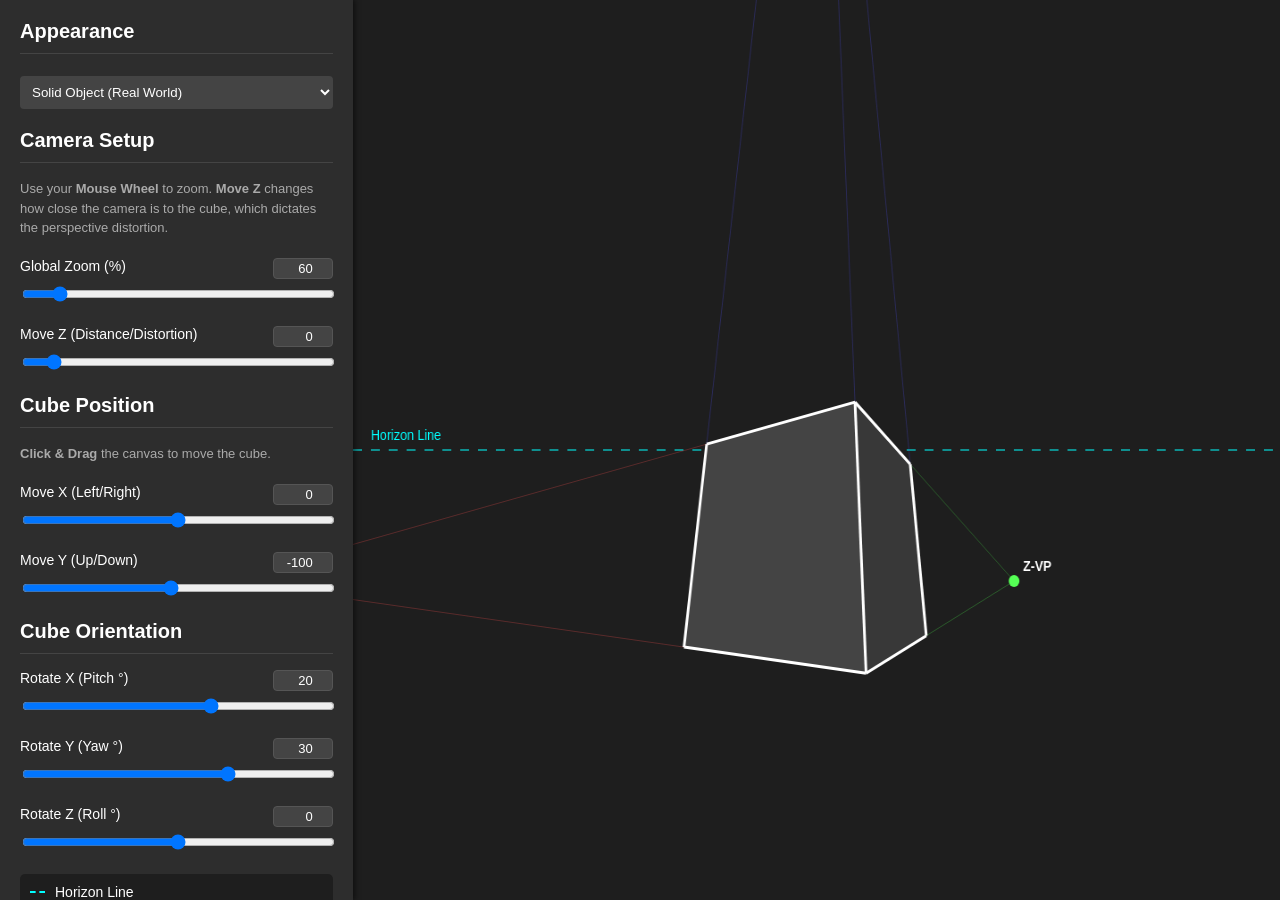
==== vp.html @ f85602e2 "chore: rename vp file" ====
<!DOCTYPE html>
<html lang="en">
<head>
    <meta charset="UTF-8">
    <meta name="viewport" content="width=device-width, initial-scale=1.0">
    <title>Interactive Perspective & Vanishing Points</title>
    <style>
        body {
            font-family: 'Segoe UI', Tahoma, Geneva, Verdana, sans-serif;
            background-color: #1e1e1e;
            color: #fff;
            margin: 0;
            display: flex;
            height: 100vh;
            overflow: hidden;
            user-select: none;
        }
        #sidebar {
            width: 350px;
            background-color: #2d2d2d;
            padding: 20px;
            box-shadow: 2px 0 5px rgba(0,0,0,0.5);
            z-index: 10;
            overflow-y: auto;
        }
        #canvas-container {
            flex-grow: 1;
            position: relative;
            cursor: grab;
        }
        #canvas-container:active {
            cursor: grabbing;
        }
        canvas {
            display: block;
            width: 100%;
            height: 100%;
        }
        .control-group {
            margin-bottom: 20px;
        }
        label {
            display: flex;
            justify-content: space-between;
            margin-bottom: 5px;
            font-size: 14px;
        }
        input[type=range], select {
            width: 100%;
            cursor: pointer;
        }
        .val-input {
            width: 50px;
            background: #444;
            color: #fff;
            border: 1px solid #555;
            border-radius: 4px;
            padding: 2px 4px;
            font-size: 13px;
            text-align: right;
            outline: none;
        }
        .val-input:focus {
            border-color: #00ffff;
        }
        select {
            background: #444;
            color: white;
            border: none;
            padding: 8px;
            border-radius: 4px;
            outline: none;
            margin-top: 5px;
        }
        .legend {
            margin-top: 20px;
            padding: 10px;
            background: #1e1e1e;
            border-radius: 5px;
        }
        .legend-item {
            display: flex;
            align-items: center;
            margin-bottom: 8px;
            font-size: 14px;
        }
        .color-box {
            width: 15px;
            height: 15px;
            margin-right: 10px;
            border-radius: 3px;
        }
        .line-box {
            width: 15px;
            height: 0px;
            border-top: 2px dashed #00ffff;
            margin-right: 10px;
        }
        h2 { margin-top: 0; font-size: 20px; border-bottom: 1px solid #444; padding-bottom: 10px; }
        p.info { font-size: 13px; color: #aaa; line-height: 1.5; margin-bottom: 20px; }
        .highlight { color: #00ffff; font-weight: bold; }
    </style>
</head>
<body>

    <div id="sidebar">
        <h2>Appearance</h2>
        <div class="control-group">
            <select id="viewMode">
                <option value="solid">Solid Object (Real World)</option>
                <option value="wireframe">Wireframe (See-through)</option>
            </select>
        </div>

        <h2>Camera Setup</h2>
        <p class="info">Use your <b>Mouse Wheel</b> to zoom. <b>Move Z</b> changes how close the camera is to the cube, which dictates the perspective distortion.</p>
        <div class="control-group">
            <label><span>Global Zoom (%)</span> <input type="number" class="val-input" id="valZoom" min="10" max="500" step="5" value="60"></label>
            <input type="range" id="zoomOut" min="0.1" max="5" step="0.05" value="0.6">
        </div>
        <div class="control-group">
            <label><span>Move Z (Distance/Distortion)</span> <input type="number" class="val-input" id="valPosZ" min="-350" max="4000" value="0"></label>
            <input type="range" id="posZ" min="-350" max="4000" value="0">
        </div>

        <h2>Cube Position</h2>
        <p class="info"><b>Click & Drag</b> the canvas to move the cube.</p>
        <div class="control-group">
            <label><span>Move X (Left/Right)</span> <input type="number" class="val-input" id="valPosX" min="-2000" max="2000" value="0"></label>
            <input type="range" id="posX" min="-2000" max="2000" value="0">
        </div>
        <div class="control-group">
            <label><span>Move Y (Up/Down)</span> <input type="number" class="val-input" id="valPosY" min="-2000" max="2000" value="-100"></label>
            <input type="range" id="posY" min="-2000" max="2000" value="-100">
        </div>

        <h2>Cube Orientation</h2>
        <div class="control-group">
            <label><span>Rotate X (Pitch °)</span> <input type="number" class="val-input" id="valX" min="-90" max="90" value="20"></label>
            <input type="range" id="rotX" min="-90" max="90" value="20">
        </div>
        <div class="control-group">
            <label><span>Rotate Y (Yaw °)</span> <input type="number" class="val-input" id="valY" min="-90" max="90" value="30"></label>
            <input type="range" id="rotY" min="-90" max="90" value="30">
        </div>
        <div class="control-group">
            <label><span>Rotate Z (Roll °)</span> <input type="number" class="val-input" id="valZ" min="-90" max="90" value="0"></label>
            <input type="range" id="rotZ" min="-90" max="90" value="0">
        </div>

        <div class="legend">
            <div class="legend-item"><div class="line-box"></div> Horizon Line</div>
            <div class="legend-item"><div class="color-box" style="background: #ff5555;"></div> VP 1 (X-Axis)</div>
            <div class="legend-item"><div class="color-box" style="background: #5555ff;"></div> VP 2 (Y-Axis)</div>
            <div class="legend-item"><div class="color-box" style="background: #55ff55;"></div> VP 3 (Z-Axis)</div>
        </div>
    </div>

    <div id="canvas-container">
        <canvas id="canvas"></canvas>
    </div>

<script>
    const canvas = document.getElementById('canvas');
    const ctx = canvas.getContext('2d');

    // UI Elements
    const viewModeSelect = document.getElementById('viewMode');
    const rotXSlider = document.getElementById('rotX'), rotYSlider = document.getElementById('rotY'), rotZSlider = document.getElementById('rotZ');
    const posXSlider = document.getElementById('posX'), posYSlider = document.getElementById('posY'), posZSlider = document.getElementById('posZ');
    const zoomSlider = document.getElementById('zoomOut');

    const valX = document.getElementById('valX'), valY = document.getElementById('valY'), valZ = document.getElementById('valZ');
    const valPosX = document.getElementById('valPosX'), valPosY = document.getElementById('valPosY'), valPosZ = document.getElementById('valPosZ');
    const valZoom = document.getElementById('valZoom');

    // Cube Definition
    const vertices = [
        {x: -1, y: -1, z: -1}, {x: 1, y: -1, z: -1}, {x: 1, y: 1, z: -1}, {x: -1, y: 1, z: -1},
        {x: -1, y: -1, z: 1}, {x: 1, y: -1, z: 1}, {x: 1, y: 1, z: 1}, {x: -1, y: 1, z: 1}
    ];

    const faces = [
        { v: [0, 1, 2, 3], n: {x:0, y:0, z:-1}, color: '#444444' },
        { v: [4, 5, 6, 7], n: {x:0, y:0, z:1},  color: '#2d2d2d' },
        { v: [1, 5, 6, 2], n: {x:1, y:0, z:0},  color: '#383838' },
        { v: [0, 4, 7, 3], n: {x:-1, y:0, z:0}, color: '#383838' },
        { v: [3, 2, 6, 7], n: {x:0, y:1, z:0},  color: '#555555' },
        { v: [0, 1, 5, 4], n: {x:0, y:-1, z:0}, color: '#1e1e1e' }
    ];

    const edges = [
        [0, 1, 0], [1, 2, 1], [2, 3, 0], [3, 0, 1], 
        [4, 5, 0], [5, 6, 1], [6, 7, 0], [7, 4, 1], 
        [0, 4, 2], [1, 5, 2], [2, 6, 2], [3, 7, 2]  
    ];

    function resize() {
        canvas.width = canvas.parentElement.clientWidth;
        canvas.height = canvas.parentElement.clientHeight;
        draw();
    }
    window.addEventListener('resize', resize);

    function rotate3D(x, y, z, pitch, yaw, roll) {
        const cx = Math.cos(pitch), sx = Math.sin(pitch);
        const cy = Math.cos(yaw),   sy = Math.sin(yaw);
        const cz = Math.cos(roll),  sz = Math.sin(roll);

        let x1 = x * cy + z * sy, y1 = y, z1 = -x * sy + z * cy;
        let x2 = x1, y2 = y1 * cx - z1 * sx, z2 = y1 * sx + z1 * cx;
        let x3 = x2 * cz - y2 * sz, y3 = x2 * sz + y2 * cz, z3 = z2;

        return { x: x3, y: y3, z: z3 };
    }

    function draw() {
        ctx.clearRect(0, 0, canvas.width, canvas.height);

        // Get values
        const pitch = parseFloat(rotXSlider.value) * (Math.PI / 180);
        const yaw = parseFloat(rotYSlider.value) * (Math.PI / 180);
        const roll = parseFloat(rotZSlider.value) * (Math.PI / 180);
        const pX = parseFloat(posXSlider.value), pY = parseFloat(posYSlider.value), pZ = parseFloat(posZSlider.value);
        const zoom = parseFloat(zoomSlider.value);
        const viewMode = viewModeSelect.value;
        const focal = 600; // Hardcoded static base lens so zoom handles all scaling

        // Sync number inputs (skip the one currently being edited to avoid cursor jumps)
        const active = document.activeElement;
        if (active !== valX) valX.value = rotXSlider.value;
        if (active !== valY) valY.value = rotYSlider.value;
        if (active !== valZ) valZ.value = rotZSlider.value;
        if (active !== valPosX) valPosX.value = Math.round(pX);
        if (active !== valPosY) valPosY.value = Math.round(pY);
        if (active !== valPosZ) valPosZ.value = Math.round(pZ);
        if (active !== valZoom) valZoom.value = Math.round(zoom * 100);

        const cx = canvas.width / 2, cy = canvas.height / 2;
        const cubeSize = 100, cameraZ = 4;

        // HORIZON LINE
        ctx.beginPath();
        ctx.moveTo(0, cy);
        ctx.lineTo(canvas.width, cy);
        ctx.strokeStyle = '#00ffff';
        ctx.setLineDash([10, 10]);
        ctx.lineWidth = 1;
        ctx.stroke();
        ctx.setLineDash([]);
        ctx.fillStyle = '#00ffff';
        ctx.font = '14px Arial';
        ctx.fillText("Horizon Line", 20, cy - 10);

        // VPs - Scaled by Zoom
        const axisX = rotate3D(1, 0, 0, pitch, yaw, roll);
        const axisY = rotate3D(0, 1, 0, pitch, yaw, roll);
        const axisZ = rotate3D(0, 0, 1, pitch, yaw, roll);

        const vps = [
            { x: cx + (axisX.x / axisX.z) * focal * zoom, y: cy - (axisX.y / axisX.z) * focal * zoom, valid: Math.abs(axisX.z) > 0.01, color: '#ff5555' },
            { x: cx + (axisY.x / axisY.z) * focal * zoom, y: cy - (axisY.y / axisY.z) * focal * zoom, valid: Math.abs(axisY.z) > 0.01, color: '#5555ff' },
            { x: cx + (axisZ.x / axisZ.z) * focal * zoom, y: cy - (axisZ.y / axisZ.z) * focal * zoom, valid: Math.abs(axisZ.z) > 0.01, color: '#55ff55' }
        ];

        const vpNames=['X','Y','Z']

        // Vertices - Scaled by Zoom
        const projectedVertices = [];
        const transformedVertices = [];
        
        for (let v of vertices) {
            let rotated = rotate3D(v.x * cubeSize, v.y * cubeSize, v.z * cubeSize, pitch, yaw, roll);
            let translated = { x: rotated.x + pX, y: rotated.y + pY, z: rotated.z + pZ + (cameraZ * cubeSize) };
            transformedVertices.push(translated);
            
            projectedVertices.push({
                x: cx + (translated.x / translated.z) * focal * zoom,
                y: cy - (translated.y / translated.z) * focal * zoom
            });
        }

        // Back-face Culling
        let visibleFaces = [];
        for (let f of faces) {
            let rn = rotate3D(f.n.x, f.n.y, f.n.z, pitch, yaw, roll);
            let faceCenter = {x: 0, y: 0, z: 0};
            for(let vi of f.v) {
                faceCenter.x += transformedVertices[vi].x; faceCenter.y += transformedVertices[vi].y; faceCenter.z += transformedVertices[vi].z;
            }
            faceCenter.x /= 4; faceCenter.y /= 4; faceCenter.z /= 4;
            
            let dot = (rn.x * faceCenter.x) + (rn.y * faceCenter.y) + (rn.z * faceCenter.z);
            f.zDepth = faceCenter.z;

            if (dot < 0 || viewMode === 'wireframe') visibleFaces.push(f);
        }

        visibleFaces.sort((a, b) => b.zDepth - a.zDepth);

        // Find visible edges
        let visibleEdgesList = [];
        for (let e of edges) {
            let isVisible = false;
            if (viewMode === 'wireframe') isVisible = true;
            else {
                for (let f of visibleFaces) {
                    if (f.v.includes(e[0]) && f.v.includes(e[1])) { isVisible = true; break; }
                }
            }
            if (isVisible) visibleEdgesList.push(e);
        }

        // Draw Guide lines
        ctx.lineWidth = 1;
        for (let e of visibleEdgesList) {
            let p1 = projectedVertices[e[0]];
            let vp = vps[e[2]];
            if (vp.valid) {
                ctx.beginPath(); ctx.moveTo(vp.x, vp.y); ctx.lineTo(p1.x, p1.y);
                ctx.strokeStyle = vp.color + '44'; ctx.stroke();
            }
        }

        // Draw Solid Faces
        if (viewMode === 'solid') {
            for (let f of visibleFaces) {
                ctx.beginPath();
                for (let i = 0; i < f.v.length; i++) {
                    let p = projectedVertices[f.v[i]];
                    if (i === 0) ctx.moveTo(p.x, p.y); else ctx.lineTo(p.x, p.y);
                }
                ctx.closePath();
                ctx.fillStyle = f.color; ctx.fill();
            }
        }

        // Draw Edges
        ctx.lineWidth = 3;
        ctx.strokeStyle = '#ffffff';
        for (let e of visibleEdgesList) {
            let p1 = projectedVertices[e[0]], p2 = projectedVertices[e[1]];
            ctx.beginPath(); ctx.moveTo(p1.x, p1.y); ctx.lineTo(p2.x, p2.y); ctx.stroke();
        }

        // Draw VPs
        for (let i = 0; i < vps.length; i++) {
            let vp = vps[i];
            if (vp.valid) {
                ctx.beginPath(); ctx.arc(vp.x, vp.y, 6, 0, Math.PI * 2);
                ctx.fillStyle = vp.color; ctx.fill();
                ctx.fillStyle = '#fff'; ctx.font = 'bold 14px Arial';
                ctx.fillText(`${vpNames[i]}-VP`, vp.x + 10, vp.y - 10);
            }
        }
    }

    // --- MOUSE INTERACTIONS ---
    let isDragging = false;
    let lastMouseX = 0;
    let lastMouseY = 0;

    canvas.addEventListener('mousedown', (e) => {
        isDragging = true;
        lastMouseX = e.clientX;
        lastMouseY = e.clientY;
    });

    window.addEventListener('mouseup', () => { isDragging = false; });

    window.addEventListener('mousemove', (e) => {
        if (!isDragging) return;
        
        let dx = e.clientX - lastMouseX;
        let dy = e.clientY - lastMouseY;
        lastMouseX = e.clientX;
        lastMouseY = e.clientY;

        let zDepth = parseFloat(posZSlider.value) + 400; 
        let focal = 600;
        let zoom = parseFloat(zoomSlider.value);
        
        // Correct 3D tracking math
        let moveX3D = (dx / zoom) * (zDepth / focal);
        let moveY3D = -(dy / zoom) * (zDepth / focal); 

        posXSlider.value = parseFloat(posXSlider.value) + moveX3D;
        posYSlider.value = parseFloat(posYSlider.value) + moveY3D;
        draw();
    });

    // Mouse Wheel Zoom
    canvas.addEventListener('wheel', (e) => {
        e.preventDefault();
        let currentZoom = parseFloat(zoomSlider.value);
        let newZoom = currentZoom - (e.deltaY * 0.001);
        if (newZoom < 0.1) newZoom = 0.1;
        if (newZoom > 5) newZoom = 5;
        zoomSlider.value = newZoom;
        draw();
    });

    // Attach events
    [rotXSlider, rotYSlider, rotZSlider, posXSlider, posYSlider, posZSlider, zoomSlider].forEach(slider => {
        slider.addEventListener('input', draw);
    });
    viewModeSelect.addEventListener('change', draw);

    // Number inputs drive their sliders (zoom input is in percent)
    const numberInputPairs = [
        [valX, rotXSlider, 1], [valY, rotYSlider, 1], [valZ, rotZSlider, 1],
        [valPosX, posXSlider, 1], [valPosY, posYSlider, 1], [valPosZ, posZSlider, 1],
        [valZoom, zoomSlider, 0.01]
    ];
    numberInputPairs.forEach(([input, slider, factor]) => {
        input.addEventListener('input', () => {
            if (input.value === '' || input.value === '-') return;
            slider.value = parseFloat(input.value) * factor;
            draw();
        });
    });

    // Initial draw
    resize();
</script>

</body>
</html>
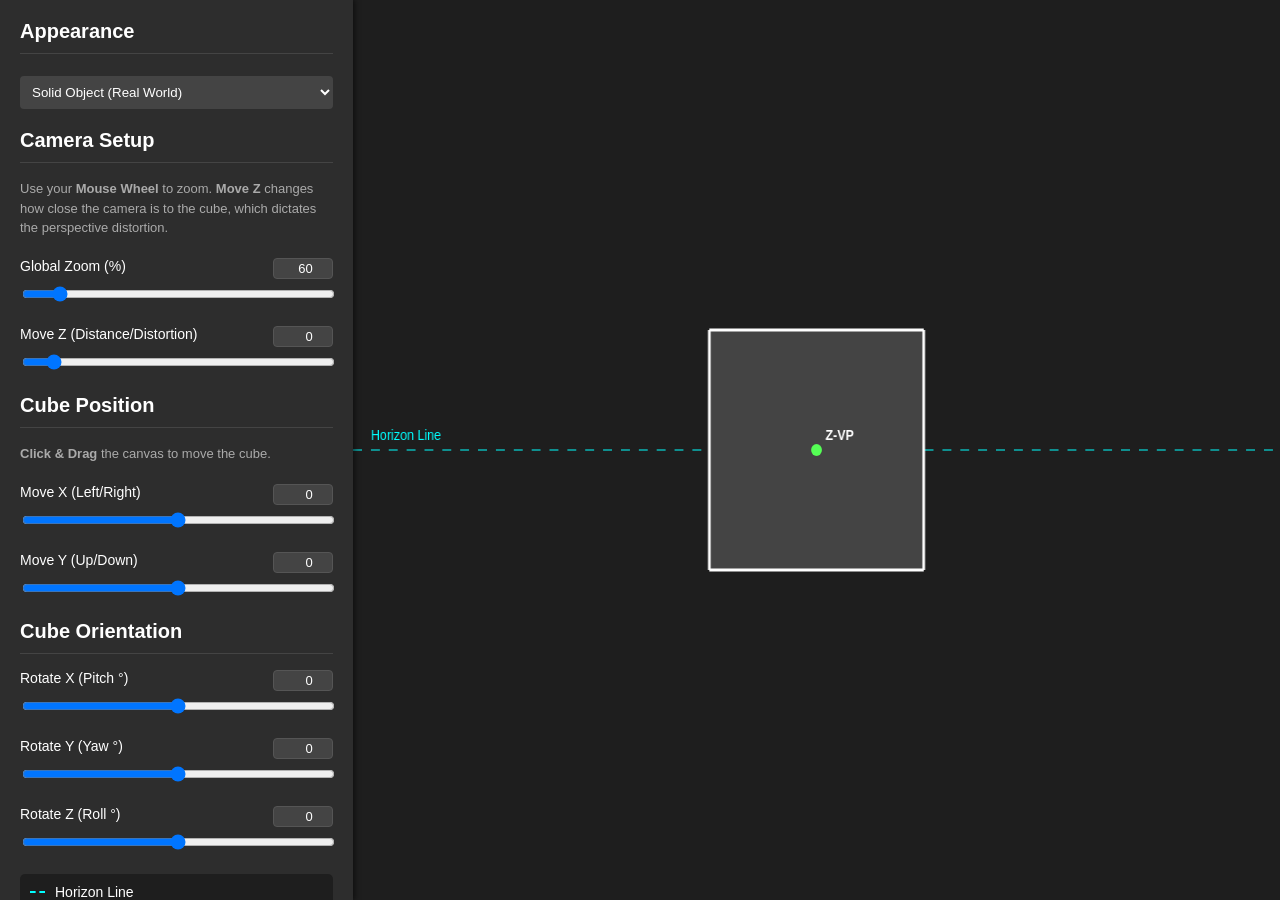
==== commit 24a14211: "feat: support touch screens" ====
--- a/vp.html
+++ b/vp.html
@@ -35,6 +35,7 @@
             display: block;
             width: 100%;
             height: 100%;
+            touch-action: none;
         }
         .control-group {
             margin-bottom: 20px;
@@ -131,17 +132,17 @@
         </div>
         <div class="control-group">
             <label><span>Move Y (Up/Down)</span> <input type="number" class="val-input" id="valPosY" min="-2000" max="2000" value="-100"></label>
-            <input type="range" id="posY" min="-2000" max="2000" value="-100">
+            <input type="range" id="posY" min="-2000" max="2000" value="0">
         </div>
 
         <h2>Cube Orientation</h2>
         <div class="control-group">
             <label><span>Rotate X (Pitch °)</span> <input type="number" class="val-input" id="valX" min="-90" max="90" value="20"></label>
-            <input type="range" id="rotX" min="-90" max="90" value="20">
+            <input type="range" id="rotX" min="-90" max="90" value="0">
         </div>
         <div class="control-group">
             <label><span>Rotate Y (Yaw °)</span> <input type="number" class="val-input" id="valY" min="-90" max="90" value="30"></label>
-            <input type="range" id="rotY" min="-90" max="90" value="30">
+            <input type="range" id="rotY" min="-90" max="90" value="0">
         </div>
         <div class="control-group">
             <label><span>Rotate Z (Roll °)</span> <input type="number" class="val-input" id="valZ" min="-90" max="90" value="0"></label>
@@ -360,21 +361,19 @@
     let lastMouseX = 0;
     let lastMouseY = 0;
 
-    canvas.addEventListener('mousedown', (e) => {
+    function startDrag(x, y) {
         isDragging = true;
-        lastMouseX = e.clientX;
-        lastMouseY = e.clientY;
-    });
-
-    window.addEventListener('mouseup', () => { isDragging = false; });
-
-    window.addEventListener('mousemove', (e) => {
+        lastMouseX = x;
+        lastMouseY = y;
+    }
+
+    function moveDrag(x, y) {
         if (!isDragging) return;
-        
-        let dx = e.clientX - lastMouseX;
-        let dy = e.clientY - lastMouseY;
-        lastMouseX = e.clientX;
-        lastMouseY = e.clientY;
+
+        let dx = x - lastMouseX;
+        let dy = y - lastMouseY;
+        lastMouseX = x;
+        lastMouseY = y;
 
         let zDepth = parseFloat(posZSlider.value) + 400; 
         let focal = 600;
@@ -387,6 +386,60 @@
         posXSlider.value = parseFloat(posXSlider.value) + moveX3D;
         posYSlider.value = parseFloat(posYSlider.value) + moveY3D;
         draw();
+    }
+
+    canvas.addEventListener('mousedown', (e) => {
+        startDrag(e.clientX, e.clientY);
+    });
+
+    window.addEventListener('mouseup', () => { isDragging = false; });
+
+    window.addEventListener('mousemove', (e) => {
+        moveDrag(e.clientX, e.clientY);
+    });
+
+    // --- TOUCH INTERACTIONS ---
+    let lastPinchDist = null;
+
+    canvas.addEventListener('touchstart', (e) => {
+        if (e.touches.length === 1) {
+            startDrag(e.touches[0].clientX, e.touches[0].clientY);
+        } else if (e.touches.length === 2) {
+            isDragging = false;
+            lastPinchDist = Math.hypot(
+                e.touches[0].clientX - e.touches[1].clientX,
+                e.touches[0].clientY - e.touches[1].clientY
+            );
+        }
+    }, { passive: false });
+
+    canvas.addEventListener('touchmove', (e) => {
+        e.preventDefault();
+        if (e.touches.length === 1) {
+            moveDrag(e.touches[0].clientX, e.touches[0].clientY);
+        } else if (e.touches.length === 2 && lastPinchDist !== null) {
+            let dist = Math.hypot(
+                e.touches[0].clientX - e.touches[1].clientX,
+                e.touches[0].clientY - e.touches[1].clientY
+            );
+            let currentZoom = parseFloat(zoomSlider.value);
+            let newZoom = currentZoom * (dist / lastPinchDist);
+            if (newZoom < 0.1) newZoom = 0.1;
+            if (newZoom > 5) newZoom = 5;
+            zoomSlider.value = newZoom;
+            lastPinchDist = dist;
+            draw();
+        }
+    }, { passive: false });
+
+    window.addEventListener('touchend', (e) => {
+        if (e.touches.length === 0) {
+            isDragging = false;
+            lastPinchDist = null;
+        } else if (e.touches.length === 1) {
+            lastPinchDist = null;
+            startDrag(e.touches[0].clientX, e.touches[0].clientY);
+        }
     });
 
     // Mouse Wheel Zoom
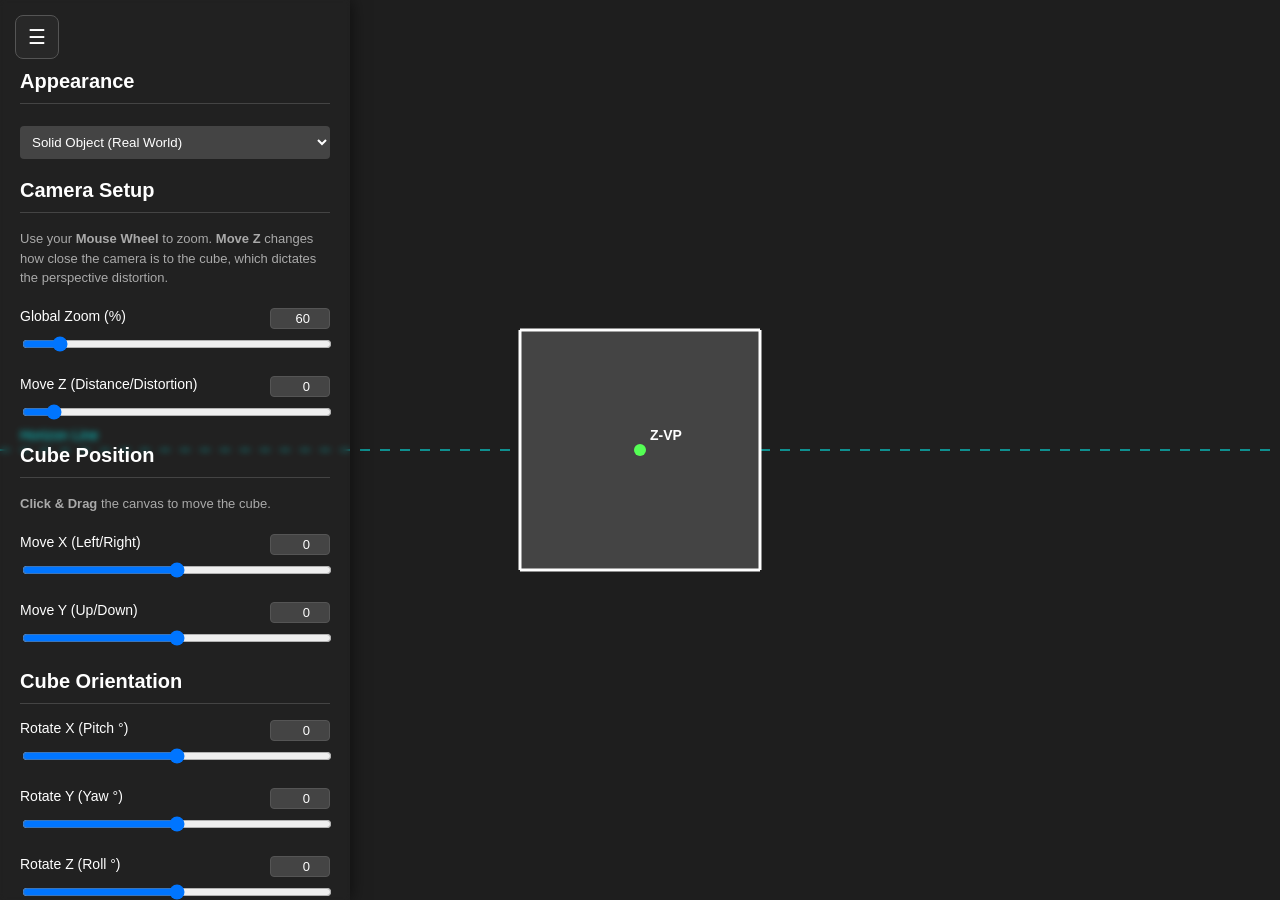
==== commit 175db8f3: "feat: add toggle feature to the menu bar" ====
--- a/vp.html
+++ b/vp.html
@@ -10,22 +10,59 @@
             background-color: #1e1e1e;
             color: #fff;
             margin: 0;
-            display: flex;
             height: 100vh;
             overflow: hidden;
             user-select: none;
         }
         #sidebar {
+            position: fixed;
+            top: 0;
+            left: 0;
             width: 350px;
-            background-color: #2d2d2d;
+            height: 100vh;
+            box-sizing: border-box;
+            background-color: rgba(45, 45, 45, 0.2);
+            backdrop-filter: blur(3px);
+            -webkit-backdrop-filter: blur(12px);
             padding: 20px;
-            box-shadow: 2px 0 5px rgba(0,0,0,0.5);
+            padding-top: 70px;
+            box-shadow: 2px 0 15px rgba(0,0,0,0.5);
             z-index: 10;
             overflow-y: auto;
+            transition: transform 0.3s ease;
+        }
+        #sidebar.hidden {
+            transform: translateX(-100%);
+        }
+        #toggleSidebar {
+            position: fixed;
+            top: 15px;
+            left: 15px;
+            z-index: 20;
+            width: 44px;
+            height: 44px;
+            display: flex;
+            align-items: center;
+            justify-content: center;
+            background-color: rgba(45, 45, 45, 0.7);
+            backdrop-filter: blur(12px);
+            -webkit-backdrop-filter: blur(12px);
+            color: #fff;
+            border: 1px solid #555;
+            border-radius: 8px;
+            font-size: 20px;
+            cursor: pointer;
+            outline: none;
+        }
+        #toggleSidebar:hover {
+            border-color: #00ffff;
         }
         #canvas-container {
-            flex-grow: 1;
-            position: relative;
+            position: absolute;
+            top: 0;
+            left: 0;
+            width: 100vw;
+            height: 100vh;
             cursor: grab;
         }
         #canvas-container:active {
@@ -103,6 +140,8 @@
     </style>
 </head>
 <body>
+
+    <button id="toggleSidebar" title="Toggle panel">☰</button>
 
     <div id="sidebar">
         <h2>Appearance</h2>
@@ -473,6 +512,13 @@
         });
     });
 
+    // Sidebar toggle
+    const sidebar = document.getElementById('sidebar');
+    const toggleSidebarBtn = document.getElementById('toggleSidebar');
+    toggleSidebarBtn.addEventListener('click', () => {
+        sidebar.classList.toggle('hidden');
+    });
+
     // Initial draw
     resize();
 </script>
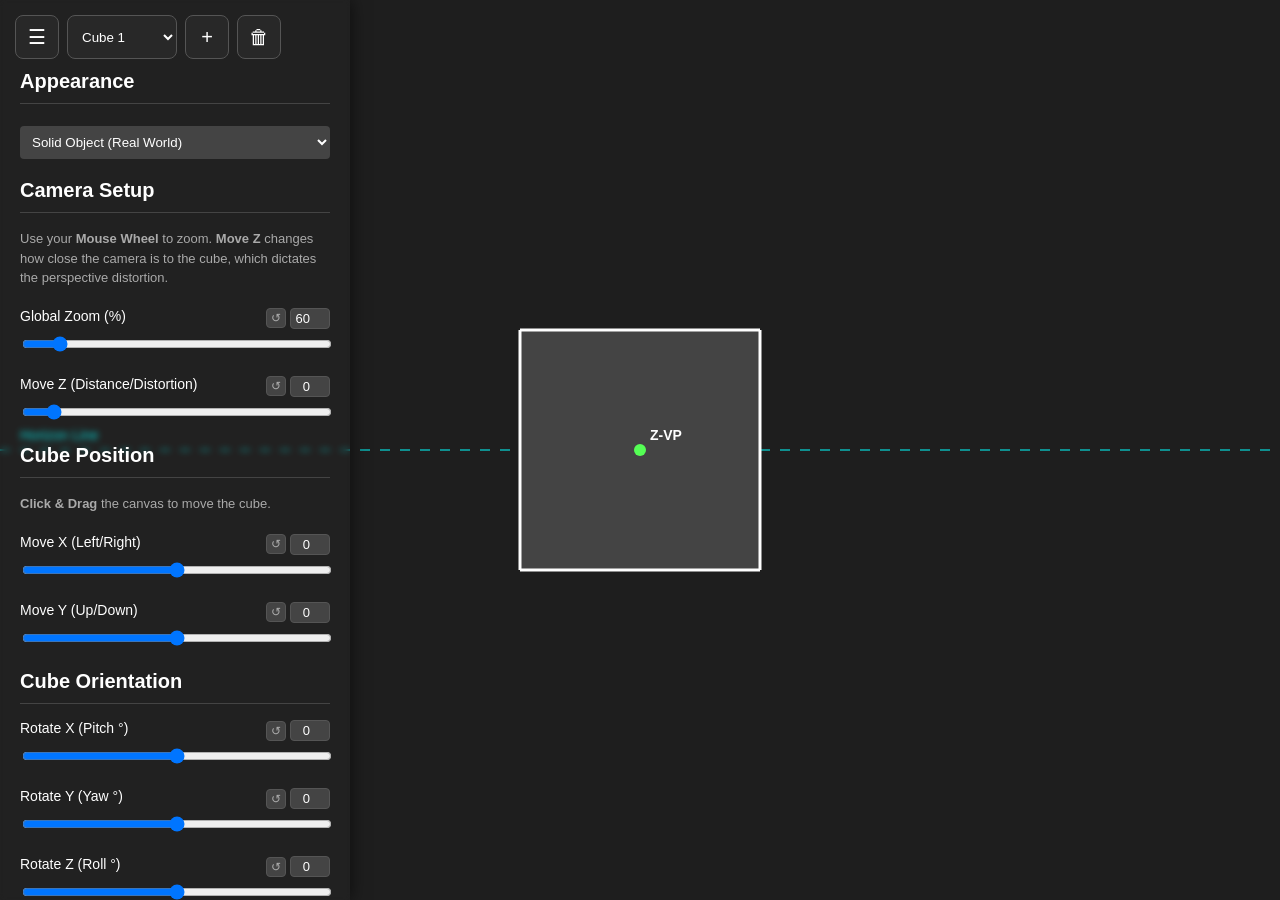
==== commit c66e1158: "feat: add multi-cube feature" ====
--- a/vp.html
+++ b/vp.html
@@ -34,28 +34,41 @@
         #sidebar.hidden {
             transform: translateX(-100%);
         }
-        #toggleSidebar {
+        #topbar {
             position: fixed;
             top: 15px;
             left: 15px;
             z-index: 20;
-            width: 44px;
-            height: 44px;
             display: flex;
             align-items: center;
-            justify-content: center;
+            gap: 8px;
+        }
+        .topbar-control {
+            height: 44px;
+            margin: 0;
             background-color: rgba(45, 45, 45, 0.7);
             backdrop-filter: blur(12px);
             -webkit-backdrop-filter: blur(12px);
             color: #fff;
             border: 1px solid #555;
             border-radius: 8px;
+            outline: none;
+            cursor: pointer;
+        }
+        .topbar-control:hover {
+            border-color: #00ffff;
+        }
+        .topbar-btn {
+            width: 44px;
+            display: flex;
+            align-items: center;
+            justify-content: center;
             font-size: 20px;
-            cursor: pointer;
-            outline: none;
-        }
-        #toggleSidebar:hover {
-            border-color: #00ffff;
+        }
+        #cubeSelect {
+            width: auto;
+            min-width: 110px;
+            padding: 0 10px;
         }
         #canvas-container {
             position: absolute;
@@ -88,7 +101,7 @@
             cursor: pointer;
         }
         .val-input {
-            width: 50px;
+            width: 30px;
             background: #444;
             color: #fff;
             border: 1px solid #555;
@@ -101,6 +114,30 @@
         .val-input:focus {
             border-color: #00ffff;
         }
+        .input-group {
+            display: inline-flex;
+            align-items: center;
+            gap: 4px;
+        }
+        .reset-btn {
+            width: 20px;
+            height: 20px;
+            padding: 0;
+            background: #444;
+            color: #aaa;
+            border: 1px solid #555;
+            border-radius: 4px;
+            font-size: 12px;
+            line-height: 1;
+            cursor: pointer;
+            display: inline-flex;
+            align-items: center;
+            justify-content: center;
+        }
+        .reset-btn:hover {
+            color: #00ffff;
+            border-color: #00ffff;
+        }
         select {
             background: #444;
             color: white;
@@ -141,7 +178,12 @@
 </head>
 <body>
 
-    <button id="toggleSidebar" title="Toggle panel">☰</button>
+    <div id="topbar">
+        <button id="toggleSidebar" class="topbar-control topbar-btn" title="Toggle panel">☰</button>
+        <select id="cubeSelect" class="topbar-control" title="Current cube"></select>
+        <button id="addCube" class="topbar-control topbar-btn" title="Add cube">+</button>
+        <button id="deleteCube" class="topbar-control topbar-btn" title="Delete current cube">🗑</button>
+    </div>
 
     <div id="sidebar">
         <h2>Appearance</h2>
@@ -155,36 +197,36 @@
         <h2>Camera Setup</h2>
         <p class="info">Use your <b>Mouse Wheel</b> to zoom. <b>Move Z</b> changes how close the camera is to the cube, which dictates the perspective distortion.</p>
         <div class="control-group">
-            <label><span>Global Zoom (%)</span> <input type="number" class="val-input" id="valZoom" min="10" max="500" step="5" value="60"></label>
+            <label><span>Global Zoom (%)</span> <span class="input-group"><button class="reset-btn" data-for="valZoom" title="Reset to default">↺</button><input type="number" class="val-input" id="valZoom" min="10" max="500" step="5" value="60"></span></label>
             <input type="range" id="zoomOut" min="0.1" max="5" step="0.05" value="0.6">
         </div>
         <div class="control-group">
-            <label><span>Move Z (Distance/Distortion)</span> <input type="number" class="val-input" id="valPosZ" min="-350" max="4000" value="0"></label>
+            <label><span>Move Z (Distance/Distortion)</span> <span class="input-group"><button class="reset-btn" data-for="valPosZ" title="Reset to default">↺</button><input type="number" class="val-input" id="valPosZ" min="-350" max="4000" value="0"></span></label>
             <input type="range" id="posZ" min="-350" max="4000" value="0">
         </div>
 
         <h2>Cube Position</h2>
         <p class="info"><b>Click & Drag</b> the canvas to move the cube.</p>
         <div class="control-group">
-            <label><span>Move X (Left/Right)</span> <input type="number" class="val-input" id="valPosX" min="-2000" max="2000" value="0"></label>
+            <label><span>Move X (Left/Right)</span> <span class="input-group"><button class="reset-btn" data-for="valPosX" title="Reset to default">↺</button><input type="number" class="val-input" id="valPosX" min="-2000" max="2000" value="0"></span></label>
             <input type="range" id="posX" min="-2000" max="2000" value="0">
         </div>
         <div class="control-group">
-            <label><span>Move Y (Up/Down)</span> <input type="number" class="val-input" id="valPosY" min="-2000" max="2000" value="-100"></label>
+            <label><span>Move Y (Up/Down)</span> <span class="input-group"><button class="reset-btn" data-for="valPosY" title="Reset to default">↺</button><input type="number" class="val-input" id="valPosY" min="-2000" max="2000" value="-100"></span></label>
             <input type="range" id="posY" min="-2000" max="2000" value="0">
         </div>
 
         <h2>Cube Orientation</h2>
         <div class="control-group">
-            <label><span>Rotate X (Pitch °)</span> <input type="number" class="val-input" id="valX" min="-90" max="90" value="20"></label>
+            <label><span>Rotate X (Pitch °)</span> <span class="input-group"><button class="reset-btn" data-for="valX" title="Reset to default">↺</button><input type="number" class="val-input" id="valX" min="-90" max="90" value="20"></span></label>
             <input type="range" id="rotX" min="-90" max="90" value="0">
         </div>
         <div class="control-group">
-            <label><span>Rotate Y (Yaw °)</span> <input type="number" class="val-input" id="valY" min="-90" max="90" value="30"></label>
+            <label><span>Rotate Y (Yaw °)</span> <span class="input-group"><button class="reset-btn" data-for="valY" title="Reset to default">↺</button><input type="number" class="val-input" id="valY" min="-90" max="90" value="30"></span></label>
             <input type="range" id="rotY" min="-90" max="90" value="0">
         </div>
         <div class="control-group">
-            <label><span>Rotate Z (Roll °)</span> <input type="number" class="val-input" id="valZ" min="-90" max="90" value="0"></label>
+            <label><span>Rotate Z (Roll °)</span> <span class="input-group"><button class="reset-btn" data-for="valZ" title="Reset to default">↺</button><input type="number" class="val-input" id="valZ" min="-90" max="90" value="0"></span></label>
             <input type="range" id="rotZ" min="-90" max="90" value="0">
         </div>
 
@@ -235,6 +277,91 @@
         [0, 4, 2], [1, 5, 2], [2, 6, 2], [3, 7, 2]  
     ];
 
+    // --- MULTI-CUBE STATE ---
+    // Each cube stores its own position + orientation. Zoom stays global (camera).
+    function readControls() {
+        return {
+            rotX: parseFloat(rotXSlider.value), rotY: parseFloat(rotYSlider.value), rotZ: parseFloat(rotZSlider.value),
+            posX: parseFloat(posXSlider.value), posY: parseFloat(posYSlider.value), posZ: parseFloat(posZSlider.value)
+        };
+    }
+    function loadCubeToControls(c) {
+        rotXSlider.value = c.rotX; rotYSlider.value = c.rotY; rotZSlider.value = c.rotZ;
+        posXSlider.value = c.posX; posYSlider.value = c.posY; posZSlider.value = c.posZ;
+    }
+    function saveControlsToCube(c) {
+        c.rotX = parseFloat(rotXSlider.value); c.rotY = parseFloat(rotYSlider.value); c.rotZ = parseFloat(rotZSlider.value);
+        c.posX = parseFloat(posXSlider.value); c.posY = parseFloat(posYSlider.value); c.posZ = parseFloat(posZSlider.value);
+    }
+
+    let cubes = [ readControls() ];
+    let currentCubeIndex = 0;
+
+    const cubeSelect = document.getElementById('cubeSelect');
+    function rebuildCubeSelect() {
+        cubeSelect.innerHTML = '';
+        cubes.forEach((c, i) => {
+            const opt = document.createElement('option');
+            opt.value = i;
+            opt.textContent = 'Cube ' + (i + 1);
+            cubeSelect.appendChild(opt);
+        });
+        cubeSelect.value = currentCubeIndex;
+    }
+
+    // Save the panel's current edits into the active cube, then redraw everything.
+    function onControlChange() {
+        saveControlsToCube(cubes[currentCubeIndex]);
+        draw();
+    }
+
+    function pointInPolygon(x, y, poly) {
+        let inside = false;
+        for (let i = 0, j = poly.length - 1; i < poly.length; j = i++) {
+            const xi = poly[i].x, yi = poly[i].y, xj = poly[j].x, yj = poly[j].y;
+            const intersect = ((yi > y) !== (yj > y)) && (x < (xj - xi) * (y - yi) / (yj - yi) + xi);
+            if (intersect) inside = !inside;
+        }
+        return inside;
+    }
+
+    // Return the index of the front-most cube under a screen point, or -1.
+    function pickCube(clientX, clientY) {
+        const rect = canvas.getBoundingClientRect();
+        const px = clientX - rect.left;
+        const py = clientY - rect.top;
+        const zoom = parseFloat(zoomSlider.value);
+        const focal = 600;
+        const cx = canvas.width / 2, cy = canvas.height / 2;
+
+        let best = -1, bestDepth = Infinity;
+        for (let ci = 0; ci < cubes.length; ci++) {
+            const { projectedVertices, transformedVertices } = projectCubeVertices(cubes[ci], cx, cy, zoom, focal);
+            for (let f of faces) {
+                const poly = f.v.map(i => projectedVertices[i]);
+                if (pointInPolygon(px, py, poly)) {
+                    let z = 0;
+                    for (let i of f.v) z += transformedVertices[i].z;
+                    z /= f.v.length;
+                    if (z < bestDepth) { bestDepth = z; best = ci; }
+                }
+            }
+        }
+        return best;
+    }
+
+    // Make the cube under the pointer the active one (if any).
+    function selectCubeAt(clientX, clientY) {
+        const idx = pickCube(clientX, clientY);
+        if (idx !== -1 && idx !== currentCubeIndex) {
+            saveControlsToCube(cubes[currentCubeIndex]);
+            currentCubeIndex = idx;
+            cubeSelect.value = idx;
+            loadCubeToControls(cubes[idx]);
+            draw();
+        }
+    }
+
     function resize() {
         canvas.width = canvas.parentElement.clientWidth;
         canvas.height = canvas.parentElement.clientHeight;
@@ -257,29 +384,23 @@
     function draw() {
         ctx.clearRect(0, 0, canvas.width, canvas.height);
 
-        // Get values
-        const pitch = parseFloat(rotXSlider.value) * (Math.PI / 180);
-        const yaw = parseFloat(rotYSlider.value) * (Math.PI / 180);
-        const roll = parseFloat(rotZSlider.value) * (Math.PI / 180);
-        const pX = parseFloat(posXSlider.value), pY = parseFloat(posYSlider.value), pZ = parseFloat(posZSlider.value);
         const zoom = parseFloat(zoomSlider.value);
         const viewMode = viewModeSelect.value;
         const focal = 600; // Hardcoded static base lens so zoom handles all scaling
 
-        // Sync number inputs (skip the one currently being edited to avoid cursor jumps)
+        // Sync number inputs for the current cube (skip the one being edited to avoid cursor jumps)
         const active = document.activeElement;
         if (active !== valX) valX.value = rotXSlider.value;
         if (active !== valY) valY.value = rotYSlider.value;
         if (active !== valZ) valZ.value = rotZSlider.value;
-        if (active !== valPosX) valPosX.value = Math.round(pX);
-        if (active !== valPosY) valPosY.value = Math.round(pY);
-        if (active !== valPosZ) valPosZ.value = Math.round(pZ);
+        if (active !== valPosX) valPosX.value = Math.round(parseFloat(posXSlider.value));
+        if (active !== valPosY) valPosY.value = Math.round(parseFloat(posYSlider.value));
+        if (active !== valPosZ) valPosZ.value = Math.round(parseFloat(posZSlider.value));
         if (active !== valZoom) valZoom.value = Math.round(zoom * 100);
 
         const cx = canvas.width / 2, cy = canvas.height / 2;
-        const cubeSize = 100, cameraZ = 4;
-
-        // HORIZON LINE
+
+        // HORIZON LINE (shared by all cubes)
         ctx.beginPath();
         ctx.moveTo(0, cy);
         ctx.lineTo(canvas.width, cy);
@@ -292,6 +413,39 @@
         ctx.font = '14px Arial';
         ctx.fillText("Horizon Line", 20, cy - 10);
 
+        // Draw every cube using its own stored state
+        for (let c of cubes) {
+            drawCube(c, cx, cy, zoom, viewMode, focal);
+        }
+    }
+
+    // Project a cube's 8 vertices to screen space (shared by drawing and hit-testing)
+    function projectCubeVertices(state, cx, cy, zoom, focal) {
+        const pitch = state.rotX * (Math.PI / 180);
+        const yaw = state.rotY * (Math.PI / 180);
+        const roll = state.rotZ * (Math.PI / 180);
+        const pX = state.posX, pY = state.posY, pZ = state.posZ;
+        const cubeSize = 100, cameraZ = 4;
+
+        const projectedVertices = [];
+        const transformedVertices = [];
+        for (let v of vertices) {
+            let rotated = rotate3D(v.x * cubeSize, v.y * cubeSize, v.z * cubeSize, pitch, yaw, roll);
+            let translated = { x: rotated.x + pX, y: rotated.y + pY, z: rotated.z + pZ + (cameraZ * cubeSize) };
+            transformedVertices.push(translated);
+            projectedVertices.push({
+                x: cx + (translated.x / translated.z) * focal * zoom,
+                y: cy - (translated.y / translated.z) * focal * zoom
+            });
+        }
+        return { projectedVertices, transformedVertices };
+    }
+
+    function drawCube(state, cx, cy, zoom, viewMode, focal) {
+        const pitch = state.rotX * (Math.PI / 180);
+        const yaw = state.rotY * (Math.PI / 180);
+        const roll = state.rotZ * (Math.PI / 180);
+
         // VPs - Scaled by Zoom
         const axisX = rotate3D(1, 0, 0, pitch, yaw, roll);
         const axisY = rotate3D(0, 1, 0, pitch, yaw, roll);
@@ -306,19 +460,7 @@
         const vpNames=['X','Y','Z']
 
         // Vertices - Scaled by Zoom
-        const projectedVertices = [];
-        const transformedVertices = [];
-        
-        for (let v of vertices) {
-            let rotated = rotate3D(v.x * cubeSize, v.y * cubeSize, v.z * cubeSize, pitch, yaw, roll);
-            let translated = { x: rotated.x + pX, y: rotated.y + pY, z: rotated.z + pZ + (cameraZ * cubeSize) };
-            transformedVertices.push(translated);
-            
-            projectedVertices.push({
-                x: cx + (translated.x / translated.z) * focal * zoom,
-                y: cy - (translated.y / translated.z) * focal * zoom
-            });
-        }
+        const { projectedVertices, transformedVertices } = projectCubeVertices(state, cx, cy, zoom, focal);
 
         // Back-face Culling
         let visibleFaces = [];
@@ -424,10 +566,11 @@
 
         posXSlider.value = parseFloat(posXSlider.value) + moveX3D;
         posYSlider.value = parseFloat(posYSlider.value) + moveY3D;
-        draw();
+        onControlChange();
     }
 
     canvas.addEventListener('mousedown', (e) => {
+        selectCubeAt(e.clientX, e.clientY);
         startDrag(e.clientX, e.clientY);
     });
 
@@ -442,6 +585,7 @@
 
     canvas.addEventListener('touchstart', (e) => {
         if (e.touches.length === 1) {
+            selectCubeAt(e.touches[0].clientX, e.touches[0].clientY);
             startDrag(e.touches[0].clientX, e.touches[0].clientY);
         } else if (e.touches.length === 2) {
             isDragging = false;
@@ -492,23 +636,38 @@
         draw();
     });
 
-    // Attach events
-    [rotXSlider, rotYSlider, rotZSlider, posXSlider, posYSlider, posZSlider, zoomSlider].forEach(slider => {
-        slider.addEventListener('input', draw);
-    });
+    // Attach events. Per-cube controls write into the active cube; zoom is global.
+    [rotXSlider, rotYSlider, rotZSlider, posXSlider, posYSlider, posZSlider].forEach(slider => {
+        slider.addEventListener('input', onControlChange);
+    });
+    zoomSlider.addEventListener('input', draw);
     viewModeSelect.addEventListener('change', draw);
 
     // Number inputs drive their sliders (zoom input is in percent)
     const numberInputPairs = [
-        [valX, rotXSlider, 1], [valY, rotYSlider, 1], [valZ, rotZSlider, 1],
-        [valPosX, posXSlider, 1], [valPosY, posYSlider, 1], [valPosZ, posZSlider, 1],
-        [valZoom, zoomSlider, 0.01]
+        [valX, rotXSlider, 1, true], [valY, rotYSlider, 1, true], [valZ, rotZSlider, 1, true],
+        [valPosX, posXSlider, 1, true], [valPosY, posYSlider, 1, true], [valPosZ, posZSlider, 1, true],
+        [valZoom, zoomSlider, 0.01, false]
     ];
-    numberInputPairs.forEach(([input, slider, factor]) => {
+    numberInputPairs.forEach(([input, slider, factor, perCube]) => {
         input.addEventListener('input', () => {
             if (input.value === '' || input.value === '-') return;
             slider.value = parseFloat(input.value) * factor;
-            draw();
+            if (perCube) onControlChange(); else draw();
+        });
+    });
+
+    // Reset buttons restore each control to its default value
+    const resetMap = {};
+    numberInputPairs.forEach(([input, slider, factor, perCube]) => {
+        resetMap[input.id] = { slider, perCube };
+    });
+    document.querySelectorAll('.reset-btn').forEach(btn => {
+        btn.addEventListener('click', () => {
+            const entry = resetMap[btn.dataset.for];
+            if (!entry) return;
+            entry.slider.value = entry.slider.defaultValue;
+            if (entry.perCube) onControlChange(); else draw();
         });
     });
 
@@ -519,7 +678,36 @@
         sidebar.classList.toggle('hidden');
     });
 
+    // --- CUBE MANAGEMENT ---
+    cubeSelect.addEventListener('change', () => {
+        currentCubeIndex = parseInt(cubeSelect.value, 10);
+        loadCubeToControls(cubes[currentCubeIndex]);
+        draw();
+    });
+
+    document.getElementById('addCube').addEventListener('click', () => {
+        saveControlsToCube(cubes[currentCubeIndex]);
+        // Copy the current cube and offset it so the new one is visible
+        const base = cubes[currentCubeIndex];
+        const newCube = { ...base, posX: base.posX + 250 };
+        cubes.push(newCube);
+        currentCubeIndex = cubes.length - 1;
+        rebuildCubeSelect();
+        loadCubeToControls(newCube);
+        draw();
+    });
+
+    document.getElementById('deleteCube').addEventListener('click', () => {
+        if (cubes.length <= 1) return; // always keep at least one cube
+        cubes.splice(currentCubeIndex, 1);
+        if (currentCubeIndex >= cubes.length) currentCubeIndex = cubes.length - 1;
+        rebuildCubeSelect();
+        loadCubeToControls(cubes[currentCubeIndex]);
+        draw();
+    });
+
     // Initial draw
+    rebuildCubeSelect();
     resize();
 </script>
 
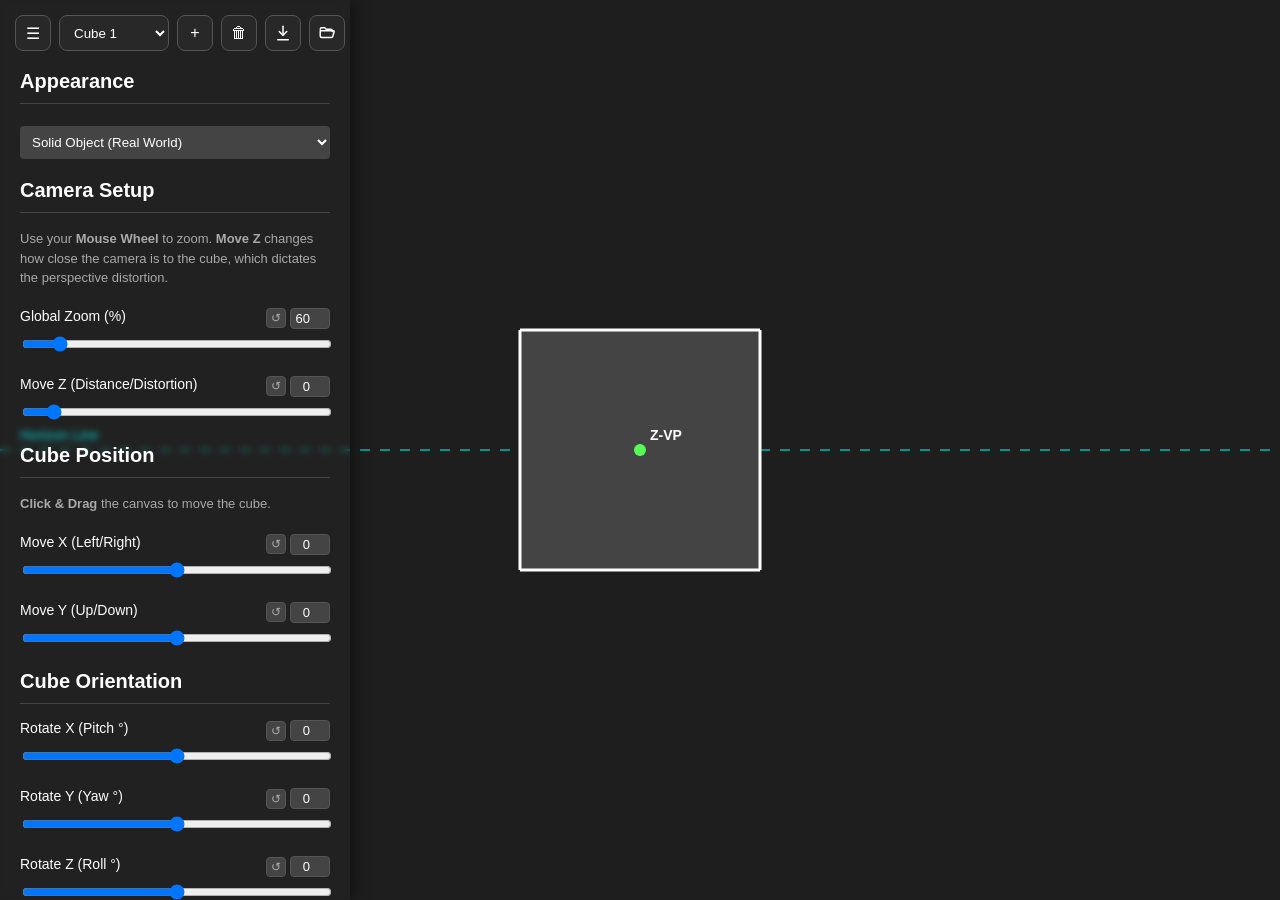
==== commit 5d10abf7: "feat: add import/export feature" ====
--- a/vp.html
+++ b/vp.html
@@ -44,7 +44,7 @@
             gap: 8px;
         }
         .topbar-control {
-            height: 44px;
+            height: 36px;
             margin: 0;
             background-color: rgba(45, 45, 45, 0.7);
             backdrop-filter: blur(12px);
@@ -59,11 +59,11 @@
             border-color: #00ffff;
         }
         .topbar-btn {
-            width: 44px;
+            width: 36px;
             display: flex;
             align-items: center;
             justify-content: center;
-            font-size: 20px;
+            font-size: 16px;
         }
         #cubeSelect {
             width: auto;
@@ -183,6 +183,13 @@
         <select id="cubeSelect" class="topbar-control" title="Current cube"></select>
         <button id="addCube" class="topbar-control topbar-btn" title="Add cube">+</button>
         <button id="deleteCube" class="topbar-control topbar-btn" title="Delete current cube">🗑</button>
+        <button id="exportScene" class="topbar-control topbar-btn" title="Export to JSON file">
+            <svg width="18" height="18" viewBox="0 0 24 24" fill="none" stroke="currentColor" stroke-width="2" stroke-linecap="round" stroke-linejoin="round"><path d="M12 3v12"/><path d="M7 10l5 5 5-5"/><path d="M5 21h14"/></svg>
+        </button>
+        <button id="importScene" class="topbar-control topbar-btn" title="Import from JSON file">
+            <svg width="18" height="18" viewBox="0 0 24 24" fill="none" stroke="currentColor" stroke-width="2" stroke-linecap="round" stroke-linejoin="round"><path d="M3 7a2 2 0 0 1 2-2h4l2 2h6a2 2 0 0 1 2 2v1"/><path d="M3 9h17.5a1 1 0 0 1 .96 1.27l-1.7 6A2 2 0 0 1 17.84 18H5a2 2 0 0 1-2-2z"/></svg>
+        </button>
+        <input type="file" id="importInput" accept="application/json,.json" style="display:none">
     </div>
 
     <div id="sidebar">
@@ -706,6 +713,55 @@
         draw();
     });
 
+    // --- SAVE / LOAD (JSON FILE) ---
+    document.getElementById('exportScene').addEventListener('click', () => {
+        saveControlsToCube(cubes[currentCubeIndex]);
+        const data = {
+            version: 1,
+            zoom: parseFloat(zoomSlider.value),
+            viewMode: viewModeSelect.value,
+            currentCubeIndex,
+            cubes
+        };
+        const blob = new Blob([JSON.stringify(data, null, 2)], { type: 'application/json' });
+        const url = URL.createObjectURL(blob);
+        const a = document.createElement('a');
+        a.href = url;
+        a.download = 'perspective-scene.json';
+        a.click();
+        URL.revokeObjectURL(url);
+    });
+
+    const importInput = document.getElementById('importInput');
+    document.getElementById('importScene').addEventListener('click', () => importInput.click());
+    importInput.addEventListener('change', () => {
+        const file = importInput.files[0];
+        if (!file) return;
+        const reader = new FileReader();
+        reader.onload = () => {
+            try {
+                const data = JSON.parse(reader.result);
+                if (!Array.isArray(data.cubes) || data.cubes.length === 0) {
+                    throw new Error('No cubes found in file');
+                }
+                cubes = data.cubes.map(c => ({
+                    rotX: parseFloat(c.rotX) || 0, rotY: parseFloat(c.rotY) || 0, rotZ: parseFloat(c.rotZ) || 0,
+                    posX: parseFloat(c.posX) || 0, posY: parseFloat(c.posY) || 0, posZ: parseFloat(c.posZ) || 0
+                }));
+                currentCubeIndex = Math.min(Math.max(parseInt(data.currentCubeIndex, 10) || 0, 0), cubes.length - 1);
+                if (typeof data.zoom === 'number') zoomSlider.value = data.zoom;
+                if (data.viewMode) viewModeSelect.value = data.viewMode;
+                rebuildCubeSelect();
+                loadCubeToControls(cubes[currentCubeIndex]);
+                draw();
+            } catch (err) {
+                alert('Could not load file: ' + err.message);
+            }
+            importInput.value = '';
+        };
+        reader.readAsText(file);
+    });
+
     // Initial draw
     rebuildCubeSelect();
     resize();
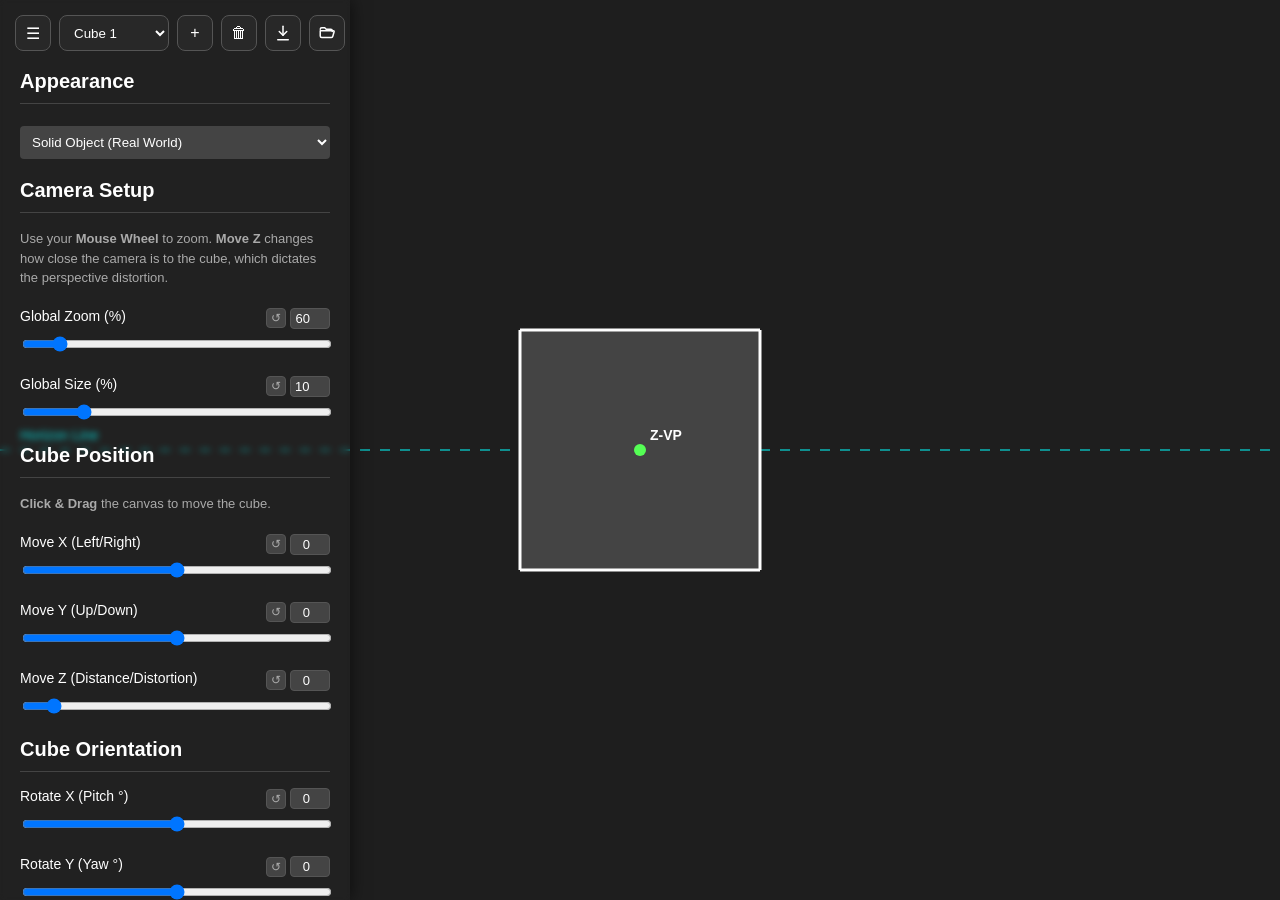
==== commit a2e23e52: "feat: add size option" ====
--- a/vp.html
+++ b/vp.html
@@ -208,19 +208,23 @@
             <input type="range" id="zoomOut" min="0.1" max="5" step="0.05" value="0.6">
         </div>
         <div class="control-group">
+            <label><span>Global Size (%)</span> <span class="input-group"><button class="reset-btn" data-for="valSize" title="Reset to default">↺</button><input type="number" class="val-input" id="valSize" min="10" max="500" step="5" value="100"></span></label>
+            <input type="range" id="globalSize" min="0.1" max="5" step="0.05" value="1">
+        </div>
+
+        <h2>Cube Position</h2>
+        <p class="info"><b>Click & Drag</b> the canvas to move the cube.</p>
+        <div class="control-group">
+            <label><span>Move X (Left/Right)</span> <span class="input-group"><button class="reset-btn" data-for="valPosX" title="Reset to default">↺</button><input type="number" class="val-input" id="valPosX" min="-2000" max="2000" value="0"></span></label>
+            <input type="range" id="posX" min="-2000" max="2000" value="0">
+        </div>
+        <div class="control-group">
+            <label><span>Move Y (Up/Down)</span> <span class="input-group"><button class="reset-btn" data-for="valPosY" title="Reset to default">↺</button><input type="number" class="val-input" id="valPosY" min="-2000" max="2000" value="-100"></span></label>
+            <input type="range" id="posY" min="-2000" max="2000" value="0">
+        </div>
+        <div class="control-group">
             <label><span>Move Z (Distance/Distortion)</span> <span class="input-group"><button class="reset-btn" data-for="valPosZ" title="Reset to default">↺</button><input type="number" class="val-input" id="valPosZ" min="-350" max="4000" value="0"></span></label>
             <input type="range" id="posZ" min="-350" max="4000" value="0">
-        </div>
-
-        <h2>Cube Position</h2>
-        <p class="info"><b>Click & Drag</b> the canvas to move the cube.</p>
-        <div class="control-group">
-            <label><span>Move X (Left/Right)</span> <span class="input-group"><button class="reset-btn" data-for="valPosX" title="Reset to default">↺</button><input type="number" class="val-input" id="valPosX" min="-2000" max="2000" value="0"></span></label>
-            <input type="range" id="posX" min="-2000" max="2000" value="0">
-        </div>
-        <div class="control-group">
-            <label><span>Move Y (Up/Down)</span> <span class="input-group"><button class="reset-btn" data-for="valPosY" title="Reset to default">↺</button><input type="number" class="val-input" id="valPosY" min="-2000" max="2000" value="-100"></span></label>
-            <input type="range" id="posY" min="-2000" max="2000" value="0">
         </div>
 
         <h2>Cube Orientation</h2>
@@ -258,10 +262,12 @@
     const rotXSlider = document.getElementById('rotX'), rotYSlider = document.getElementById('rotY'), rotZSlider = document.getElementById('rotZ');
     const posXSlider = document.getElementById('posX'), posYSlider = document.getElementById('posY'), posZSlider = document.getElementById('posZ');
     const zoomSlider = document.getElementById('zoomOut');
+    const sizeSlider = document.getElementById('globalSize');
 
     const valX = document.getElementById('valX'), valY = document.getElementById('valY'), valZ = document.getElementById('valZ');
     const valPosX = document.getElementById('valPosX'), valPosY = document.getElementById('valPosY'), valPosZ = document.getElementById('valPosZ');
     const valZoom = document.getElementById('valZoom');
+    const valSize = document.getElementById('valSize');
 
     // Cube Definition
     const vertices = [
@@ -404,6 +410,7 @@
         if (active !== valPosY) valPosY.value = Math.round(parseFloat(posYSlider.value));
         if (active !== valPosZ) valPosZ.value = Math.round(parseFloat(posZSlider.value));
         if (active !== valZoom) valZoom.value = Math.round(zoom * 100);
+        if (active !== valSize) valSize.value = Math.round(parseFloat(sizeSlider.value) * 100);
 
         const cx = canvas.width / 2, cy = canvas.height / 2;
 
@@ -433,11 +440,16 @@
         const roll = state.rotZ * (Math.PI / 180);
         const pX = state.posX, pY = state.posY, pZ = state.posZ;
         const cubeSize = 100, cameraZ = 4;
+        // Global size scales the cube's real 3D dimensions while the camera
+        // distance (cameraZ * cubeSize) stays fixed, so bigger cubes also get
+        // more perspective distortion — unlike zoom, which scales projection.
+        const sizeScale = parseFloat(sizeSlider.value);
+        const vScale = cubeSize * sizeScale;
 
         const projectedVertices = [];
         const transformedVertices = [];
         for (let v of vertices) {
-            let rotated = rotate3D(v.x * cubeSize, v.y * cubeSize, v.z * cubeSize, pitch, yaw, roll);
+            let rotated = rotate3D(v.x * vScale, v.y * vScale, v.z * vScale, pitch, yaw, roll);
             let translated = { x: rotated.x + pX, y: rotated.y + pY, z: rotated.z + pZ + (cameraZ * cubeSize) };
             transformedVertices.push(translated);
             projectedVertices.push({
@@ -648,13 +660,15 @@
         slider.addEventListener('input', onControlChange);
     });
     zoomSlider.addEventListener('input', draw);
+    sizeSlider.addEventListener('input', draw);
     viewModeSelect.addEventListener('change', draw);
 
     // Number inputs drive their sliders (zoom input is in percent)
     const numberInputPairs = [
         [valX, rotXSlider, 1, true], [valY, rotYSlider, 1, true], [valZ, rotZSlider, 1, true],
         [valPosX, posXSlider, 1, true], [valPosY, posYSlider, 1, true], [valPosZ, posZSlider, 1, true],
-        [valZoom, zoomSlider, 0.01, false]
+        [valZoom, zoomSlider, 0.01, false],
+        [valSize, sizeSlider, 0.01, false]
     ];
     numberInputPairs.forEach(([input, slider, factor, perCube]) => {
         input.addEventListener('input', () => {
@@ -719,6 +733,7 @@
         const data = {
             version: 1,
             zoom: parseFloat(zoomSlider.value),
+            size: parseFloat(sizeSlider.value),
             viewMode: viewModeSelect.value,
             currentCubeIndex,
             cubes
@@ -750,6 +765,7 @@
                 }));
                 currentCubeIndex = Math.min(Math.max(parseInt(data.currentCubeIndex, 10) || 0, 0), cubes.length - 1);
                 if (typeof data.zoom === 'number') zoomSlider.value = data.zoom;
+                if (typeof data.size === 'number') sizeSlider.value = data.size;
                 if (data.viewMode) viewModeSelect.value = data.viewMode;
                 rebuildCubeSelect();
                 loadCubeToControls(cubes[currentCubeIndex]);
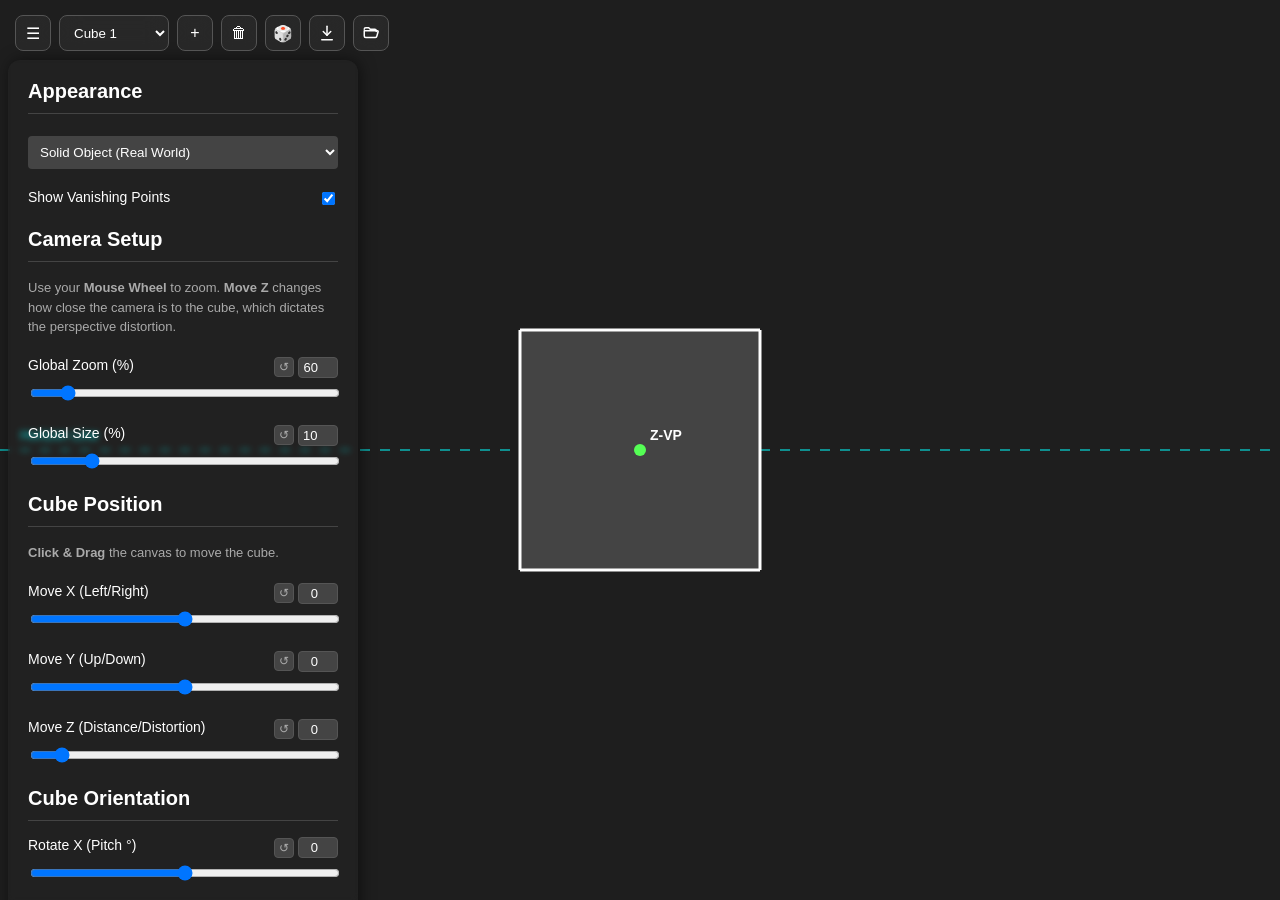
==== commit 2beca084: "chore: add random box generator" ====
--- a/vp.html
+++ b/vp.html
@@ -25,7 +25,9 @@
             backdrop-filter: blur(3px);
             -webkit-backdrop-filter: blur(12px);
             padding: 20px;
-            padding-top: 70px;
+            margin-top: 60px;
+            border-radius:12px;
+            margin-left: 8px;
             box-shadow: 2px 0 15px rgba(0,0,0,0.5);
             z-index: 10;
             overflow-y: auto;
@@ -33,6 +35,7 @@
         }
         #sidebar.hidden {
             transform: translateX(-100%);
+            margin-left: 0;
         }
         #topbar {
             position: fixed;
@@ -183,6 +186,7 @@
         <select id="cubeSelect" class="topbar-control" title="Current cube"></select>
         <button id="addCube" class="topbar-control topbar-btn" title="Add cube">+</button>
         <button id="deleteCube" class="topbar-control topbar-btn" title="Delete current cube">🗑</button>
+        <button id="randomBox" class="topbar-control topbar-btn" title="Generate a random box">🎲</button>
         <button id="exportScene" class="topbar-control topbar-btn" title="Export to JSON file">
             <svg width="18" height="18" viewBox="0 0 24 24" fill="none" stroke="currentColor" stroke-width="2" stroke-linecap="round" stroke-linejoin="round"><path d="M12 3v12"/><path d="M7 10l5 5 5-5"/><path d="M5 21h14"/></svg>
         </button>
@@ -200,6 +204,9 @@
                 <option value="wireframe">Wireframe (See-through)</option>
             </select>
         </div>
+        <div class="control-group">
+            <label style="cursor:pointer;"><span>Show Vanishing Points</span> <input type="checkbox" id="showVPs" checked style="width:auto;cursor:pointer;"></label>
+        </div>
 
         <h2>Camera Setup</h2>
         <p class="info">Use your <b>Mouse Wheel</b> to zoom. <b>Move Z</b> changes how close the camera is to the cube, which dictates the perspective distortion.</p>
@@ -259,6 +266,7 @@
 
     // UI Elements
     const viewModeSelect = document.getElementById('viewMode');
+    const showVPsCheckbox = document.getElementById('showVPs');
     const rotXSlider = document.getElementById('rotX'), rotYSlider = document.getElementById('rotY'), rotZSlider = document.getElementById('rotZ');
     const posXSlider = document.getElementById('posX'), posYSlider = document.getElementById('posY'), posZSlider = document.getElementById('posZ');
     const zoomSlider = document.getElementById('zoomOut');
@@ -428,8 +436,9 @@
         ctx.fillText("Horizon Line", 20, cy - 10);
 
         // Draw every cube using its own stored state
+        const showVPs = showVPsCheckbox.checked;
         for (let c of cubes) {
-            drawCube(c, cx, cy, zoom, viewMode, focal);
+            drawCube(c, cx, cy, zoom, viewMode, focal, showVPs);
         }
     }
 
@@ -460,7 +469,7 @@
         return { projectedVertices, transformedVertices };
     }
 
-    function drawCube(state, cx, cy, zoom, viewMode, focal) {
+    function drawCube(state, cx, cy, zoom, viewMode, focal, showVPs = true) {
         const pitch = state.rotX * (Math.PI / 180);
         const yaw = state.rotY * (Math.PI / 180);
         const roll = state.rotZ * (Math.PI / 180);
@@ -513,13 +522,15 @@
         }
 
         // Draw Guide lines
-        ctx.lineWidth = 1;
-        for (let e of visibleEdgesList) {
-            let p1 = projectedVertices[e[0]];
-            let vp = vps[e[2]];
-            if (vp.valid) {
-                ctx.beginPath(); ctx.moveTo(vp.x, vp.y); ctx.lineTo(p1.x, p1.y);
-                ctx.strokeStyle = vp.color + '44'; ctx.stroke();
+        if (showVPs) {
+            ctx.lineWidth = 1;
+            for (let e of visibleEdgesList) {
+                let p1 = projectedVertices[e[0]];
+                let vp = vps[e[2]];
+                if (vp.valid) {
+                    ctx.beginPath(); ctx.moveTo(vp.x, vp.y); ctx.lineTo(p1.x, p1.y);
+                    ctx.strokeStyle = vp.color + '44'; ctx.stroke();
+                }
             }
         }
 
@@ -545,13 +556,15 @@
         }
 
         // Draw VPs
-        for (let i = 0; i < vps.length; i++) {
-            let vp = vps[i];
-            if (vp.valid) {
-                ctx.beginPath(); ctx.arc(vp.x, vp.y, 6, 0, Math.PI * 2);
-                ctx.fillStyle = vp.color; ctx.fill();
-                ctx.fillStyle = '#fff'; ctx.font = 'bold 14px Arial';
-                ctx.fillText(`${vpNames[i]}-VP`, vp.x + 10, vp.y - 10);
+        if (showVPs) {
+            for (let i = 0; i < vps.length; i++) {
+                let vp = vps[i];
+                if (vp.valid) {
+                    ctx.beginPath(); ctx.arc(vp.x, vp.y, 6, 0, Math.PI * 2);
+                    ctx.fillStyle = vp.color; ctx.fill();
+                    ctx.fillStyle = '#fff'; ctx.font = 'bold 14px Arial';
+                    ctx.fillText(`${vpNames[i]}-VP`, vp.x + 10, vp.y - 10);
+                }
             }
         }
     }
@@ -662,6 +675,7 @@
     zoomSlider.addEventListener('input', draw);
     sizeSlider.addEventListener('input', draw);
     viewModeSelect.addEventListener('change', draw);
+    showVPsCheckbox.addEventListener('change', draw);
 
     // Number inputs drive their sliders (zoom input is in percent)
     const numberInputPairs = [
@@ -722,6 +736,25 @@
         if (cubes.length <= 1) return; // always keep at least one cube
         cubes.splice(currentCubeIndex, 1);
         if (currentCubeIndex >= cubes.length) currentCubeIndex = cubes.length - 1;
+        rebuildCubeSelect();
+        loadCubeToControls(cubes[currentCubeIndex]);
+        draw();
+    });
+
+    // --- RANDOM BOX ---
+    // Generates a single random box. Behaves like an import: replaces all existing cubes.
+    document.getElementById('randomBox').addEventListener('click', () => {
+        const rand = (min, max) => Math.random() * (max - min) + min;
+        const newCube = {
+            rotX: Math.round(rand(-60, 60)),
+            rotY: Math.round(rand(-60, 60)),
+            rotZ: Math.round(rand(-30, 30)),
+            posX: Math.round(rand(-600, 600)),
+            posY: Math.round(rand(-400, 400)),
+            posZ: Math.round(rand(-200, 1200))
+        };
+        cubes = [newCube];
+        currentCubeIndex = 0;
         rebuildCubeSelect();
         loadCubeToControls(cubes[currentCubeIndex]);
         draw();
